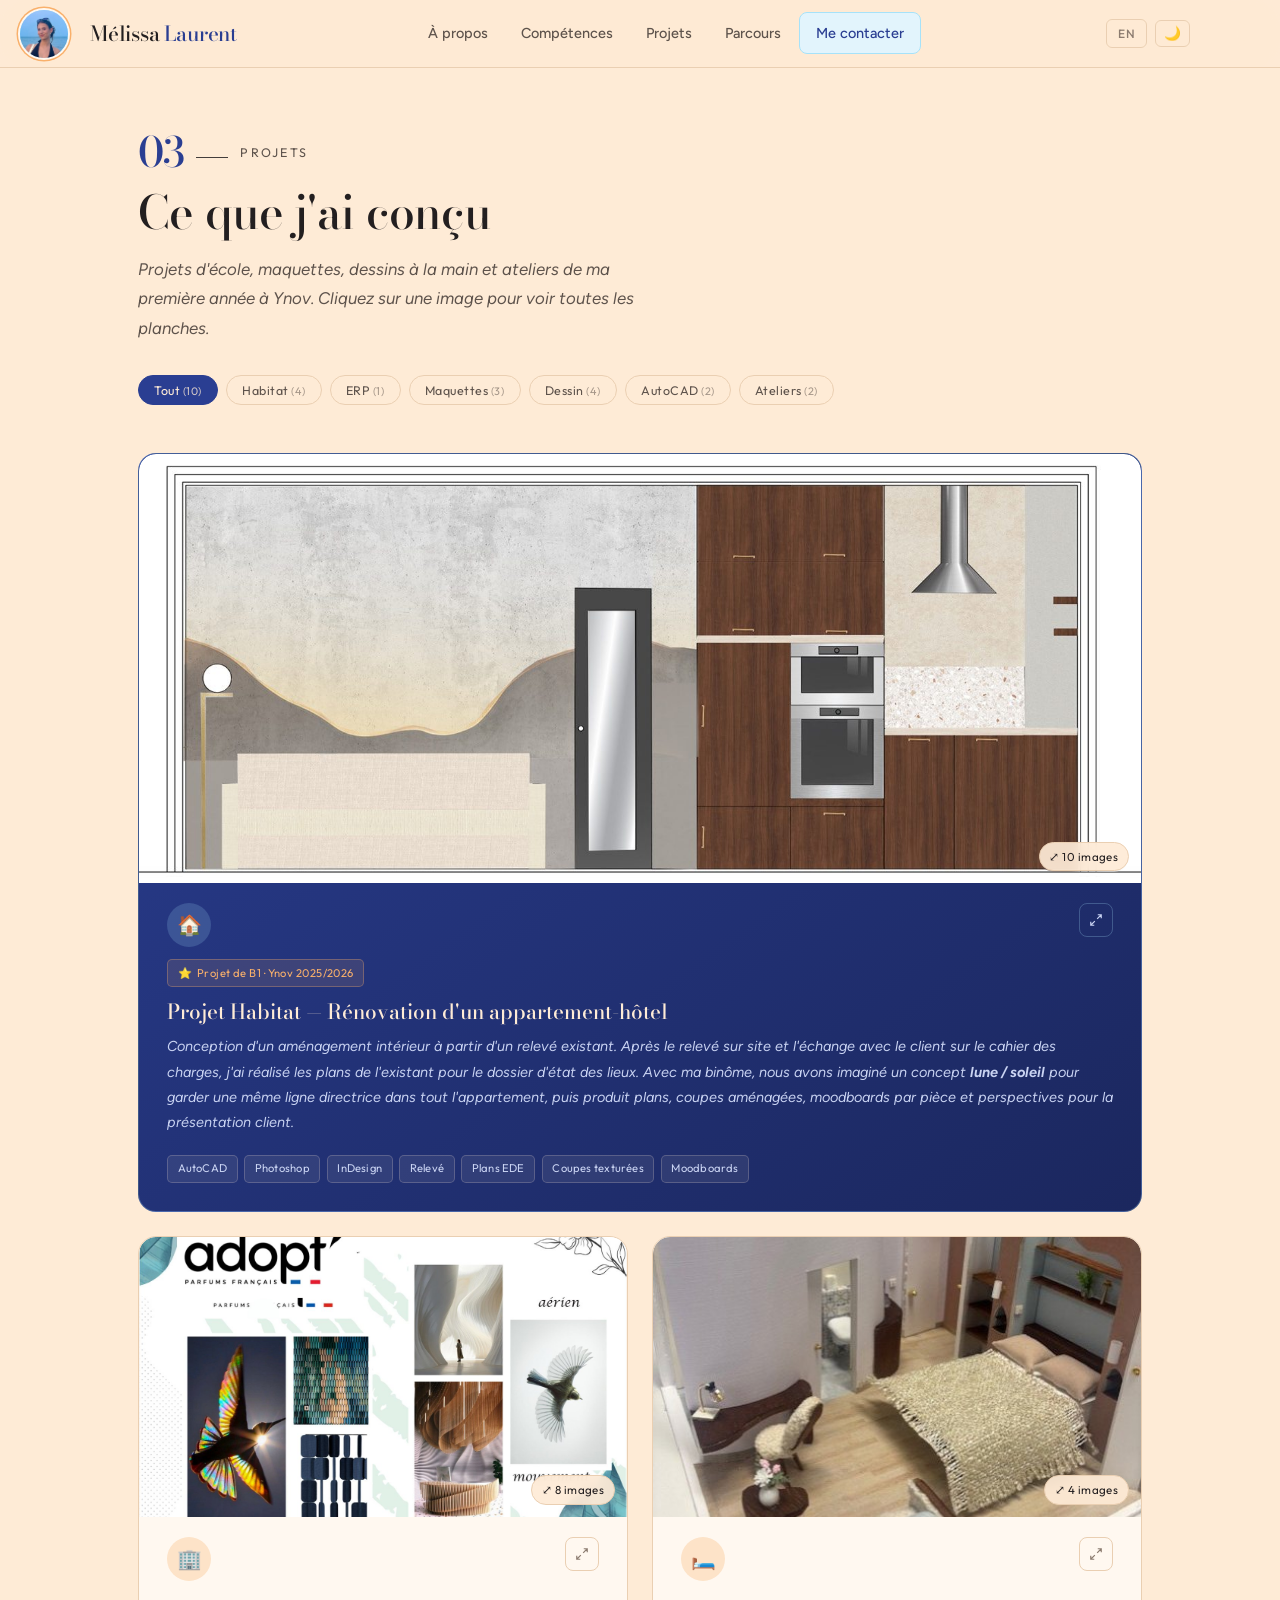
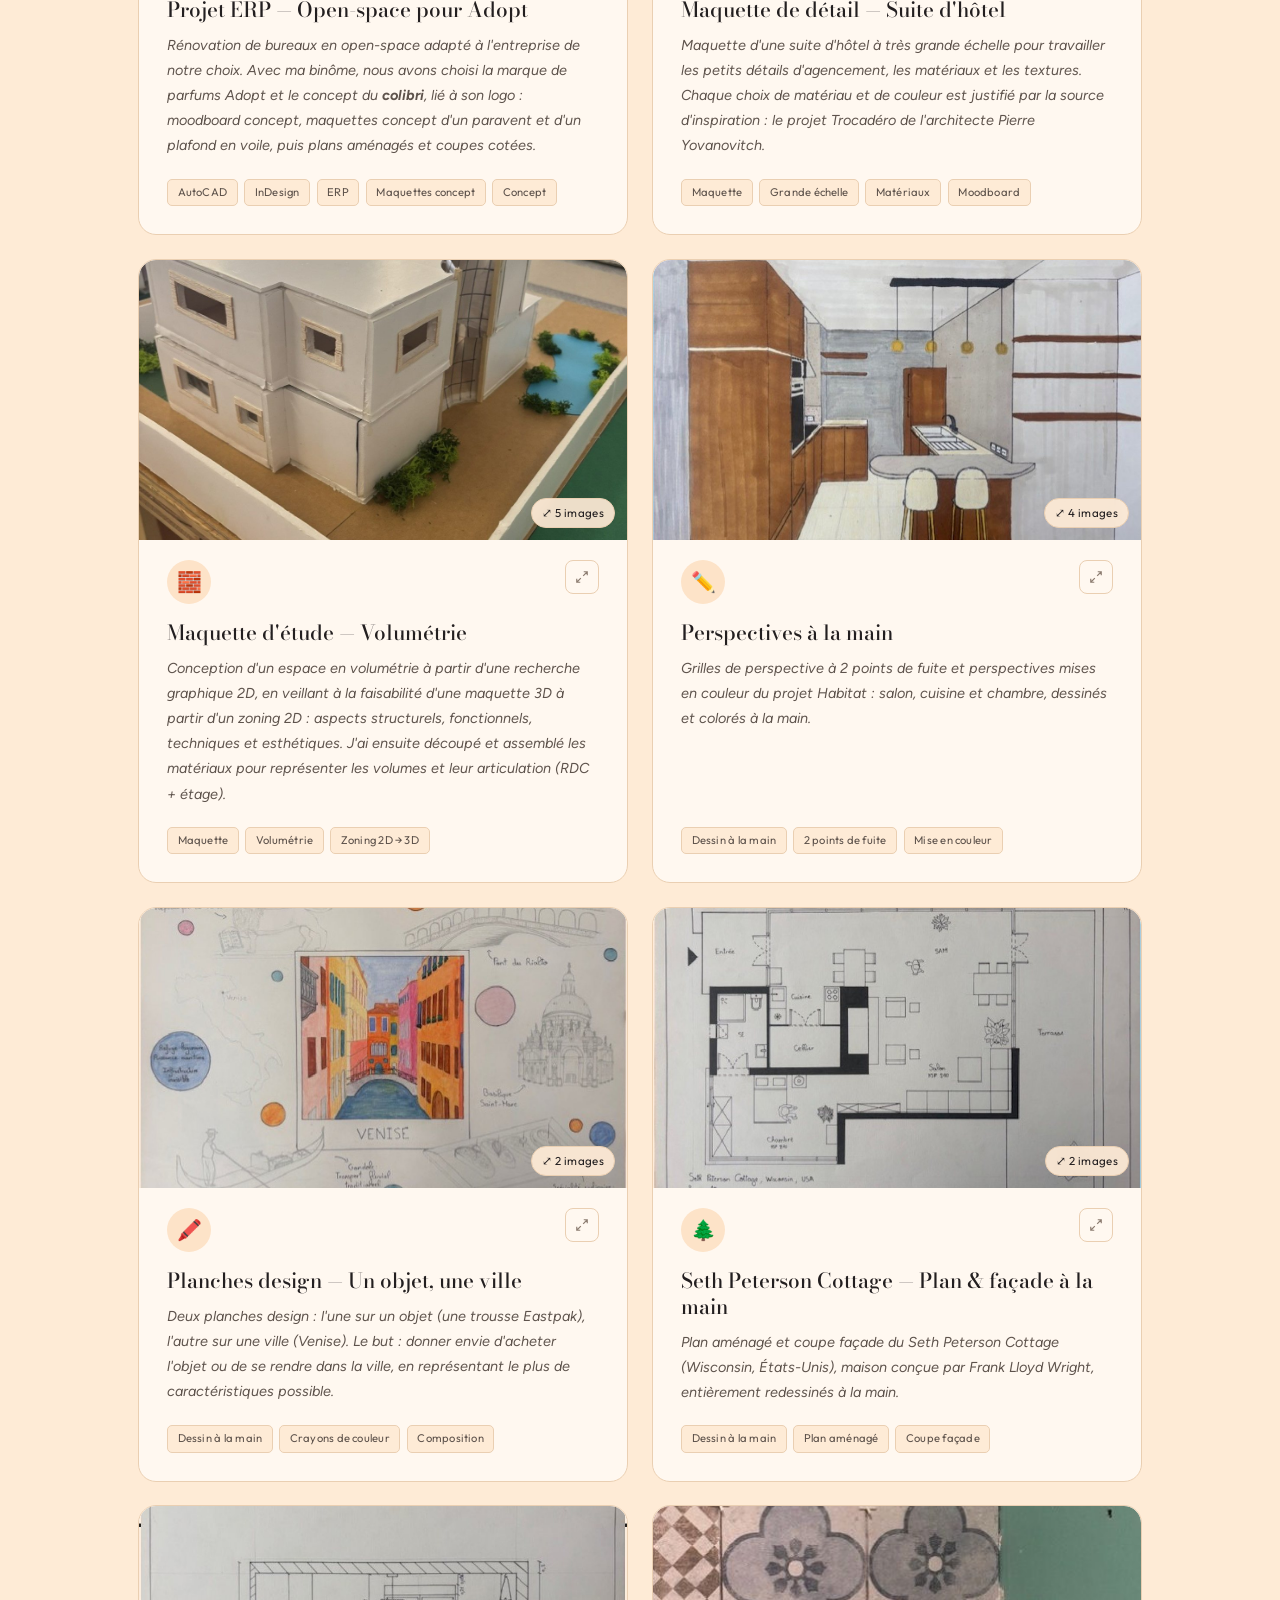
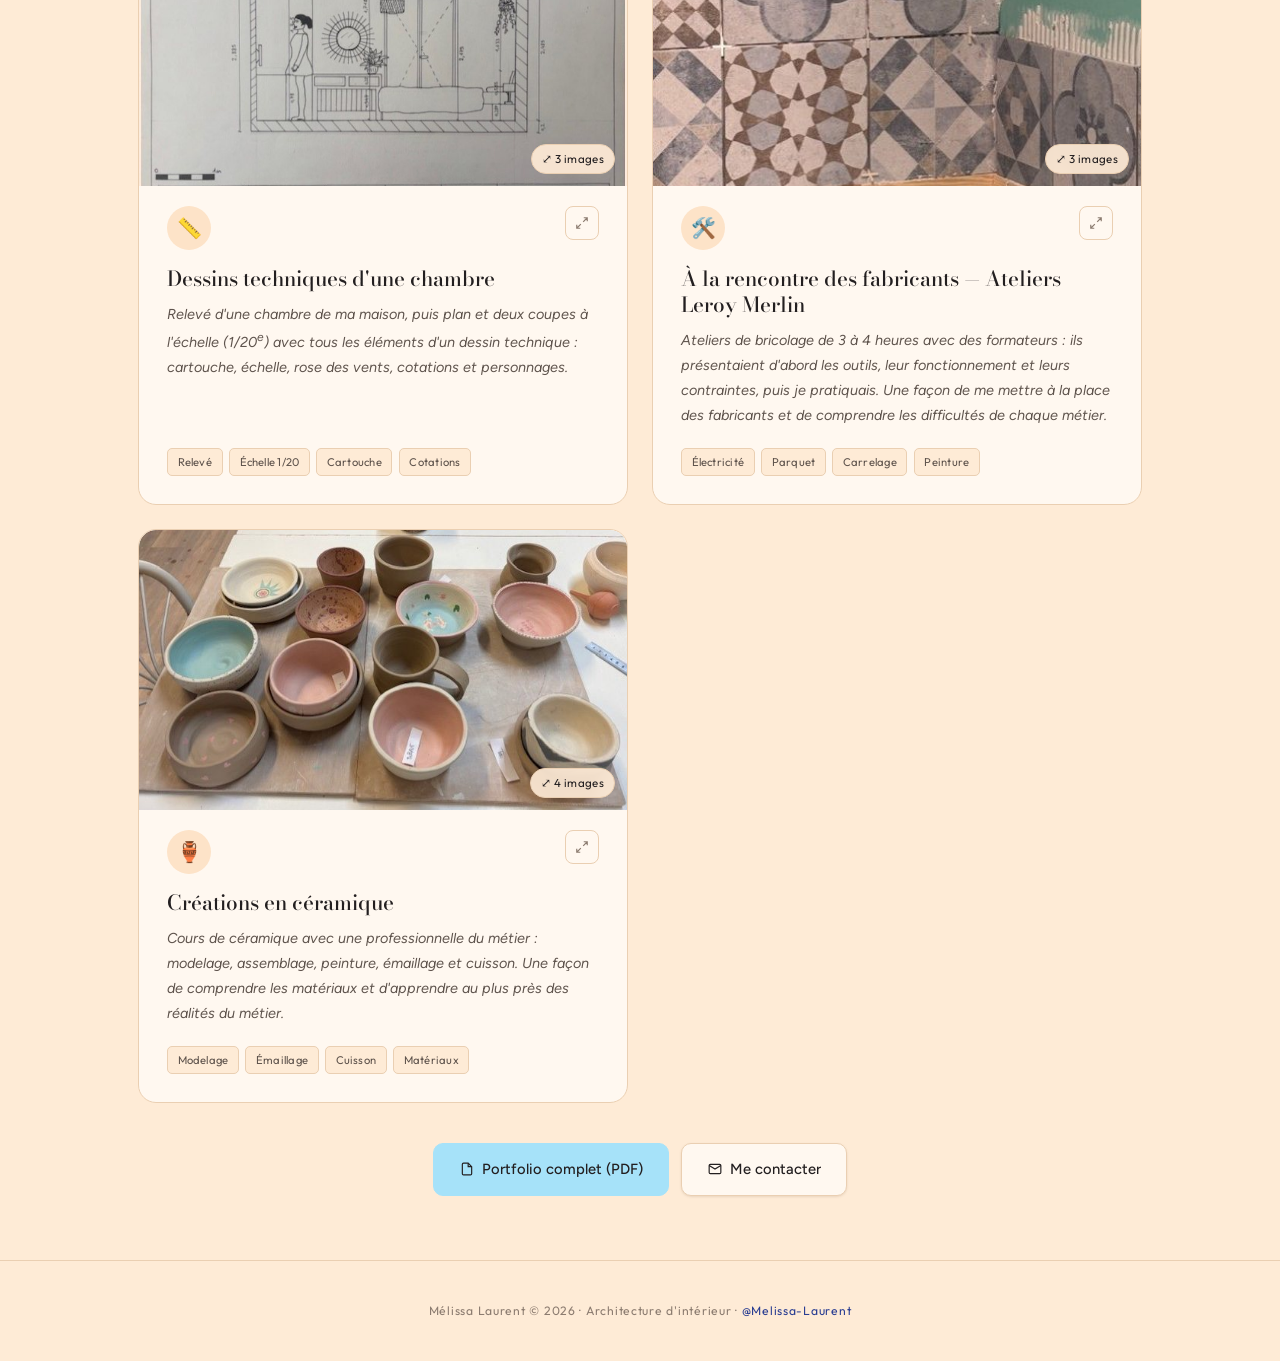
==== html/projects.html @ 715ecc8c "project creation" ====
<!DOCTYPE html>
<html lang="fr">
<head>
  <meta charset="UTF-8" />
  <meta name="viewport" content="width=device-width, initial-scale=1.0" />
  <title>Projets — Mélissa Laurent</title>
  <meta name="description" content="Tous les projets de Mélissa Laurent, étudiante en architecture d'intérieur : appartement-hôtel, open-space ERP, maquettes, dessins à la main et ateliers." />

  <link rel="icon" href="../assets/favicon.svg" type="image/svg+xml" />
  <link rel="preconnect" href="https://fonts.googleapis.com" />
  <link rel="preconnect" href="https://fonts.gstatic.com" crossorigin />
  <link rel="preload" as="style" href="https://fonts.googleapis.com/css2?family=Bodoni+Moda:ital,wght@0,400..700;1,400..700&family=Figtree:ital,wght@0,300..700;1,300..700&family=Outfit:wght@200..600&display=swap" />
  <link rel="stylesheet" media="print" onload="this.media='all';this.onload=null" href="https://fonts.googleapis.com/css2?family=Bodoni+Moda:ital,wght@0,400..700;1,400..700&family=Figtree:ital,wght@0,300..700;1,300..700&family=Outfit:wght@200..600&display=swap" />
  <noscript><link rel="stylesheet" href="https://fonts.googleapis.com/css2?family=Bodoni+Moda:ital,wght@0,400..700;1,400..700&family=Figtree:ital,wght@0,300..700;1,300..700&family=Outfit:wght@200..600&display=swap" /></noscript>

  <script src="../js/theme-init.js"></script>
  <link rel="stylesheet" href="../css/style.css" />
</head>

<body>

  <!-- Barre de progression de lecture — animée en CSS pur via animation-timeline: scroll() -->
  <div class="scroll-progress" aria-hidden="true"></div>

  <div id="nav-placeholder"></div>

  <!-- ===================================================
       IMAGES DE PROJET : elles sont rangées dans assets/projets/
       Chaque carte a :
         - une image de couverture (.project-img)
         - une liste cachée .project-gallery : toutes les planches
           affichées dans la visionneuse (js/lightbox.js) avec leur légende FR/EN
       Si l'image de couverture est absente, la zone image se masque automatiquement.
  =================================================== -->

  <section id="projects-page">
    <div class="container">
      <p class="section-eyebrow reveal"><span class="section-num">03</span><span data-en="Projects" data-fr="Projets">Projets</span></p>
      <h1 class="section-title reveal reveal-delay-1" data-en="Things I've designed" data-fr="Ce que j'ai conçu">Ce que j'ai conçu</h1>
      <p class="section-subtitle reveal reveal-delay-2"
         data-en="School projects, scale models, hand drawings and workshops from my first year at Ynov. Click an image to see every board."
         data-fr="Projets d'école, maquettes, dessins à la main et ateliers de ma première année à Ynov. Cliquez sur une image pour voir toutes les planches.">Projets d'école, maquettes, dessins à la main et ateliers de ma première année à Ynov. Cliquez sur une image pour voir toutes les planches.</p>

      <div class="project-filters reveal reveal-delay-3">
        <button class="pf-btn pf-active" data-filter="all"      data-en="All"     data-fr="Tout">Tout</button>
        <button class="pf-btn"           data-filter="habitat"  data-en="Housing" data-fr="Habitat">Habitat</button>
        <button class="pf-btn"           data-filter="erp">ERP</button>
        <button class="pf-btn"           data-filter="maquette" data-en="Models"  data-fr="Maquettes">Maquettes</button>
        <button class="pf-btn"           data-filter="dessin"   data-en="Drawing" data-fr="Dessin">Dessin</button>
        <button class="pf-btn"           data-filter="autocad">AutoCAD</button>
        <button class="pf-btn"           data-filter="ateliers" data-en="Workshops" data-fr="Ateliers">Ateliers</button>
      </div>

      <div class="projects-grid">

        <!-- FEATURED : projet Habitat — appartement-hôtel -->
        <div class="project-card featured reveal reveal-delay-1" data-tech="habitat autocad">
          <!-- data-gallery-open : un clic ouvre la visionneuse avec toutes les planches listées dans .project-gallery -->
          <div class="project-img-wrap" data-gallery-open>
            <img src="../assets/projets/appart-coupe-texturee-1.jpg" alt="Coupe texturée de l'appartement-hôtel" class="project-img" loading="lazy"
                 onerror="this.closest('.project-img-wrap').style.display='none'">
          </div>
          <div class="project-header">
            <div class="project-icon">🏠</div>
            <div class="project-links">
              <button type="button" class="project-link" data-gallery-open title="Voir les planches" aria-label="Voir les planches en grand">
                <svg width="14" height="14" viewBox="0 0 24 24" fill="none" stroke="currentColor" stroke-width="2"><path d="M15 3h6v6M9 21H3v-6M21 3l-7 7M3 21l7-7"/></svg>
              </button>
            </div>
          </div>
          <!-- Badge pêche indiquant l'année et le contexte -->
          <div class="project-highlight-badge">⭐ <span data-en="1st-year project · Ynov 2025/2026" data-fr="Projet de B1 · Ynov 2025/2026">Projet de B1 · Ynov 2025/2026</span></div>
          <div class="project-name" data-en="Housing project — Aparthotel renovation" data-fr="Projet Habitat — Rénovation d'un appartement-hôtel">Projet Habitat — Rénovation d'un appartement-hôtel</div>
          <div class="project-desc" data-en="Designing an interior layout from an existing survey. After surveying the site and discussing the brief with the client, I drew the as-built plans for the inventory file. With my project partner we then imagined a <strong>moon / sun</strong> concept to keep one guiding line across the whole apartment, and produced plans, furnished sections, room-by-room moodboards and perspectives for the client presentation."
               data-fr="Conception d'un aménagement intérieur à partir d'un relevé existant. Après le relevé sur site et l'échange avec le client sur le cahier des charges, j'ai réalisé les plans de l'existant pour le dossier d'état des lieux. Avec ma binôme, nous avons imaginé un concept <strong>lune / soleil</strong> pour garder une même ligne directrice dans tout l'appartement, puis produit plans, coupes aménagées, moodboards par pièce et perspectives pour la présentation client.">Conception d'un aménagement intérieur à partir d'un relevé existant. Après le relevé sur site et l'échange avec le client sur le cahier des charges, j'ai réalisé les plans de l'existant pour le dossier d'état des lieux. Avec ma binôme, nous avons imaginé un concept <strong>lune / soleil</strong> pour garder une même ligne directrice dans tout l'appartement, puis produit plans, coupes aménagées, moodboards par pièce et perspectives pour la présentation client.</div>
          <!-- Tags : logiciels et livrables -->
          <div class="project-tech">
            <span>AutoCAD</span><span>Photoshop</span><span>InDesign</span><span data-en="Site survey" data-fr="Relevé">Relevé</span><span data-en="As-built plans" data-fr="Plans EDE">Plans EDE</span><span data-en="Textured sections" data-fr="Coupes texturées">Coupes texturées</span><span>Moodboards</span>
          </div>
          <!-- Planches affichées dans la visionneuse (liste invisible, lue par js/lightbox.js) -->
          <ul class="project-gallery" hidden>
            <li><a href="../assets/projets/appart-coupe-texturee-1.jpg" data-en="Textured section (AutoCAD + Photoshop)" data-fr="Coupe texturée (AutoCAD + Photoshop)">Coupe texturée (AutoCAD + Photoshop)</a></li>
            <li><a href="../assets/projets/appart-coupe-texturee-2.jpg" data-en="Textured section (AutoCAD + Photoshop)" data-fr="Coupe texturée (AutoCAD + Photoshop)">Coupe texturée (AutoCAD + Photoshop)</a></li>
            <li><a href="../assets/projets/appart-plan-amenage.jpg" data-en="Furnished plan (AutoCAD)" data-fr="Plan aménagé (AutoCAD)">Plan aménagé (AutoCAD)</a></li>
            <li><a href="../assets/projets/appart-plan-ede.jpg" data-en="Dimensioned as-built plan (AutoCAD)" data-fr="Plan de l'existant coté (AutoCAD)">Plan de l'existant coté (AutoCAD)</a></li>
            <li><a href="../assets/projets/appart-coupe-cotee-1.jpg" data-en="Dimensioned furnished section (AutoCAD)" data-fr="Coupe aménagée cotée (AutoCAD)">Coupe aménagée cotée (AutoCAD)</a></li>
            <li><a href="../assets/projets/appart-coupe-cotee-2.jpg" data-en="Dimensioned furnished section (AutoCAD)" data-fr="Coupe aménagée cotée (AutoCAD)">Coupe aménagée cotée (AutoCAD)</a></li>
            <li><a href="../assets/projets/appart-moodboard-chambre.jpg" data-en="Bedroom moodboard — pared-back, soothing (InDesign)" data-fr="Moodboard chambre — épuré, apaisant (InDesign)">Moodboard chambre — épuré, apaisant (InDesign)</a></li>
            <li><a href="../assets/projets/appart-moodboard-salon.jpg" data-en="Living-room moodboard — wood, concrete, balance (InDesign)" data-fr="Moodboard salon — bois, béton, équilibre (InDesign)">Moodboard salon — bois, béton, équilibre (InDesign)</a></li>
            <li><a href="../assets/projets/perspective-habitat-chambre.jpg" data-en="Bedroom perspective, hand-drawn" data-fr="Perspective de la chambre, à la main">Perspective de la chambre, à la main</a></li>
            <li><a href="../assets/projets/perspective-habitat-cuisine.jpg" data-en="Kitchen perspective, hand-drawn" data-fr="Perspective de la cuisine, à la main">Perspective de la cuisine, à la main</a></li>
          </ul>
        </div>

        <!-- ERP : open-space Adopt -->
        <div class="project-card reveal reveal-delay-2" data-tech="erp autocad maquette">
          <div class="project-img-wrap" data-gallery-open>
            <img src="../assets/projets/erp-moodboard-concept.jpg" alt="Moodboard concept du projet open-space Adopt" class="project-img" loading="lazy"
                 onerror="this.closest('.project-img-wrap').style.display='none'">
          </div>
          <div class="project-header">
            <div class="project-icon">🏢</div>
            <div class="project-links">
              <button type="button" class="project-link" data-gallery-open title="Voir les planches" aria-label="Voir les planches en grand">
                <svg width="14" height="14" viewBox="0 0 24 24" fill="none" stroke="currentColor" stroke-width="2"><path d="M15 3h6v6M9 21H3v-6M21 3l-7 7M3 21l7-7"/></svg>
              </button>
            </div>
          </div>
          <div class="project-name" data-en="ERP project — Open-plan office for Adopt" data-fr="Projet ERP — Open-space pour Adopt">Projet ERP — Open-space pour Adopt</div>
          <div class="project-desc" data-en="Renovating offices into an open-plan space suited to a company of our choice. With my project partner we chose the perfume brand Adopt and a <strong>hummingbird</strong> concept, tied to its logo: concept moodboard, concept models of a screen and a draped ceiling, then furnished plans and dimensioned sections."
               data-fr="Rénovation de bureaux en open-space adapté à l'entreprise de notre choix. Avec ma binôme, nous avons choisi la marque de parfums Adopt et le concept du <strong>colibri</strong>, lié à son logo : moodboard concept, maquettes concept d'un paravent et d'un plafond en voile, puis plans aménagés et coupes cotées.">Rénovation de bureaux en open-space adapté à l'entreprise de notre choix. Avec ma binôme, nous avons choisi la marque de parfums Adopt et le concept du <strong>colibri</strong>, lié à son logo : moodboard concept, maquettes concept d'un paravent et d'un plafond en voile, puis plans aménagés et coupes cotées.</div>
          <div class="project-tech"><span>AutoCAD</span><span>InDesign</span><span>ERP</span><span data-en="Concept models" data-fr="Maquettes concept">Maquettes concept</span><span data-en="Concept" data-fr="Concept">Concept</span></div>
          <ul class="project-gallery" hidden>
            <li><a href="../assets/projets/erp-moodboard-concept.jpg" data-en="Concept moodboard — feathers, airy, movement" data-fr="Moodboard concept — plumes, aérien, mouvement">Moodboard concept — plumes, aérien, mouvement</a></li>
            <li><a href="../assets/projets/erp-plan-amenage.jpg" data-en="Full furnished plan" data-fr="Plan aménagé complet">Plan aménagé complet</a></li>
            <li><a href="../assets/projets/erp-coupe-cotee-1.jpg" data-en="Dimensioned furnished section" data-fr="Coupe aménagée cotée">Coupe aménagée cotée</a></li>
            <li><a href="../assets/projets/erp-coupe-cotee-2.jpg" data-en="Dimensioned furnished section" data-fr="Coupe aménagée cotée">Coupe aménagée cotée</a></li>
            <li><a href="../assets/projets/erp-maquette-paravent-1.jpg" data-en="Concept model of the screen" data-fr="Maquette concept du paravent">Maquette concept du paravent</a></li>
            <li><a href="../assets/projets/erp-maquette-paravent-2.jpg" data-en="Concept model of the screen (side view)" data-fr="Maquette concept du paravent (vue de côté)">Maquette concept du paravent (vue de côté)</a></li>
            <li><a href="../assets/projets/erp-maquette-plafond-1.jpg" data-en="Concept model of the draped ceiling" data-fr="Maquette concept du plafond en voile">Maquette concept du plafond en voile</a></li>
            <li><a href="../assets/projets/erp-maquette-plafond-2.jpg" data-en="Concept model of the draped ceiling (detail)" data-fr="Maquette concept du plafond en voile (détail)">Maquette concept du plafond en voile (détail)</a></li>
          </ul>
        </div>

        <!-- Maquette de détail : suite d'hôtel -->
        <div class="project-card reveal reveal-delay-2" data-tech="maquette">
          <div class="project-img-wrap" data-gallery-open>
            <img src="../assets/projets/detail-chambre.jpg" alt="Maquette de détail d'une suite d'hôtel" class="project-img" loading="lazy"
                 onerror="this.closest('.project-img-wrap').style.display='none'">
          </div>
          <div class="project-header">
            <div class="project-icon">🛏️</div>
            <div class="project-links">
              <button type="button" class="project-link" data-gallery-open title="Voir les planches" aria-label="Voir les planches en grand">
                <svg width="14" height="14" viewBox="0 0 24 24" fill="none" stroke="currentColor" stroke-width="2"><path d="M15 3h6v6M9 21H3v-6M21 3l-7 7M3 21l7-7"/></svg>
              </button>
            </div>
          </div>
          <div class="project-name" data-en="Detail model — Hotel suite" data-fr="Maquette de détail — Suite d'hôtel">Maquette de détail — Suite d'hôtel</div>
          <div class="project-desc" data-en="A very large-scale model of a hotel suite to work on the small fit-out details, materials and textures. Every material and colour choice is justified by the source of inspiration: architect Pierre Yovanovitch's Trocadéro project."
               data-fr="Maquette d'une suite d'hôtel à très grande échelle pour travailler les petits détails d'agencement, les matériaux et les textures. Chaque choix de matériau et de couleur est justifié par la source d'inspiration : le projet Trocadéro de l'architecte Pierre Yovanovitch.">Maquette d'une suite d'hôtel à très grande échelle pour travailler les petits détails d'agencement, les matériaux et les textures. Chaque choix de matériau et de couleur est justifié par la source d'inspiration : le projet Trocadéro de l'architecte Pierre Yovanovitch.</div>
          <div class="project-tech"><span data-en="Model" data-fr="Maquette">Maquette</span><span data-en="Large scale" data-fr="Grande échelle">Grande échelle</span><span data-en="Materials" data-fr="Matériaux">Matériaux</span><span>Moodboard</span></div>
          <ul class="project-gallery" hidden>
            <li><a href="../assets/projets/detail-vue-ensemble.jpg" data-en="Overall view" data-fr="Vue d'ensemble">Vue d'ensemble</a></li>
            <li><a href="../assets/projets/detail-chambre.jpg" data-en="Hotel bedroom" data-fr="Chambre d'hôtel">Chambre d'hôtel</a></li>
            <li><a href="../assets/projets/detail-salle-de-bain.jpg" data-en="Bathroom" data-fr="Salle de bain">Salle de bain</a></li>
            <li><a href="../assets/projets/detail-moodboard.jpg" data-en="Inspiration moodboard — Pierre Yovanovitch, Trocadéro project" data-fr="Moodboard d'inspiration — Pierre Yovanovitch, projet Trocadéro">Moodboard d'inspiration — Pierre Yovanovitch, projet Trocadéro</a></li>
          </ul>
        </div>

        <!-- Maquette d'étude : volumétrie -->
        <div class="project-card reveal reveal-delay-3" data-tech="maquette">
          <div class="project-img-wrap" data-gallery-open>
            <img src="../assets/projets/etude-facade-droite.jpg" alt="Maquette d'étude en volumétrie" class="project-img" loading="lazy"
                 onerror="this.closest('.project-img-wrap').style.display='none'">
          </div>
          <div class="project-header">
            <div class="project-icon">🧱</div>
            <div class="project-links">
              <button type="button" class="project-link" data-gallery-open title="Voir les planches" aria-label="Voir les planches en grand">
                <svg width="14" height="14" viewBox="0 0 24 24" fill="none" stroke="currentColor" stroke-width="2"><path d="M15 3h6v6M9 21H3v-6M21 3l-7 7M3 21l7-7"/></svg>
              </button>
            </div>
          </div>
          <div class="project-name" data-en="Study model — Volumetry" data-fr="Maquette d'étude — Volumétrie">Maquette d'étude — Volumétrie</div>
          <div class="project-desc" data-en="Designing a space in volume from a 2D graphic exploration, checking that a 3D model built from a 2D zoning is feasible: structural, functional, technical and aesthetic aspects. I then cut and assembled the materials to show the different volumes and how they connect (ground floor + upper floor)."
               data-fr="Conception d'un espace en volumétrie à partir d'une recherche graphique 2D, en veillant à la faisabilité d'une maquette 3D à partir d'un zoning 2D : aspects structurels, fonctionnels, techniques et esthétiques. J'ai ensuite découpé et assemblé les matériaux pour représenter les volumes et leur articulation (RDC + étage).">Conception d'un espace en volumétrie à partir d'une recherche graphique 2D, en veillant à la faisabilité d'une maquette 3D à partir d'un zoning 2D : aspects structurels, fonctionnels, techniques et esthétiques. J'ai ensuite découpé et assemblé les matériaux pour représenter les volumes et leur articulation (RDC + étage).</div>
          <div class="project-tech"><span data-en="Model" data-fr="Maquette">Maquette</span><span data-en="Volumetry" data-fr="Volumétrie">Volumétrie</span><span data-en="2D zoning → 3D" data-fr="Zoning 2D → 3D">Zoning 2D → 3D</span></div>
          <ul class="project-gallery" hidden>
            <li><a href="../assets/projets/etude-facade-droite.jpg" data-en="Exterior view" data-fr="Vue extérieure">Vue extérieure</a></li>
            <li><a href="../assets/projets/etude-facade-gauche.jpg" data-en="Exterior view" data-fr="Vue extérieure">Vue extérieure</a></li>
            <li><a href="../assets/projets/etude-facade-principale.jpg" data-en="Main façade (entrance)" data-fr="Façade principale (entrée)">Façade principale (entrée)</a></li>
            <li><a href="../assets/projets/etude-interieur-1.jpg" data-en="Interior (ground floor + upper floor)" data-fr="Intérieur (RDC + étage)">Intérieur (RDC + étage)</a></li>
            <li><a href="../assets/projets/etude-interieur-2.jpg" data-en="Interior (ground floor + upper floor)" data-fr="Intérieur (RDC + étage)">Intérieur (RDC + étage)</a></li>
          </ul>
        </div>

        <!-- Perspectives à la main -->
        <div class="project-card reveal reveal-delay-4" data-tech="dessin habitat">
          <div class="project-img-wrap" data-gallery-open>
            <img src="../assets/projets/perspective-habitat-cuisine.jpg" alt="Perspective de cuisine dessinée à la main" class="project-img" loading="lazy"
                 onerror="this.closest('.project-img-wrap').style.display='none'">
          </div>
          <div class="project-header">
            <div class="project-icon">✏️</div>
            <div class="project-links">
              <button type="button" class="project-link" data-gallery-open title="Voir les planches" aria-label="Voir les planches en grand">
                <svg width="14" height="14" viewBox="0 0 24 24" fill="none" stroke="currentColor" stroke-width="2"><path d="M15 3h6v6M9 21H3v-6M21 3l-7 7M3 21l7-7"/></svg>
              </button>
            </div>
          </div>
          <div class="project-name" data-en="Hand-drawn perspectives" data-fr="Perspectives à la main">Perspectives à la main</div>
          <div class="project-desc" data-en="Two-point perspective grids and coloured perspectives of the Housing project: living room, kitchen and bedroom, drawn and coloured by hand."
               data-fr="Grilles de perspective à 2 points de fuite et perspectives mises en couleur du projet Habitat : salon, cuisine et chambre, dessinés et colorés à la main.">Grilles de perspective à 2 points de fuite et perspectives mises en couleur du projet Habitat : salon, cuisine et chambre, dessinés et colorés à la main.</div>
          <div class="project-tech"><span data-en="Hand drawing" data-fr="Dessin à la main">Dessin à la main</span><span data-en="2 vanishing points" data-fr="2 points de fuite">2 points de fuite</span><span data-en="Colouring" data-fr="Mise en couleur">Mise en couleur</span></div>
          <ul class="project-gallery" hidden>
            <li><a href="../assets/projets/perspective-habitat-cuisine.jpg" data-en="Housing project — kitchen" data-fr="Projet Habitat — cuisine">Projet Habitat — cuisine</a></li>
            <li><a href="../assets/projets/perspective-habitat-chambre.jpg" data-en="Housing project — bedroom" data-fr="Projet Habitat — chambre">Projet Habitat — chambre</a></li>
            <li><a href="../assets/projets/perspective-grille-salon.jpg" data-en="Two-point perspective grid — living room" data-fr="Grille de perspective à 2 points de fuite — salon">Grille de perspective à 2 points de fuite — salon</a></li>
            <li><a href="../assets/projets/perspective-grille-cuisine.jpg" data-en="Two-point perspective grid — kitchen" data-fr="Grille de perspective à 2 points de fuite — cuisine">Grille de perspective à 2 points de fuite — cuisine</a></li>
          </ul>
        </div>

        <!-- ═══ PLANCHES DESIGN — Eastpak & Venise ═══ -->
        <div class="project-card reveal reveal-delay-2" data-tech="dessin">
          <div class="project-img-wrap" data-gallery-open>
            <img src="../assets/projets/planche-venise.jpg" alt="Planche design sur Venise" class="project-img" loading="lazy"
                 onerror="this.closest('.project-img-wrap').style.display='none'">
          </div>
          <div class="project-header">
            <div class="project-icon">🖍️</div>
            <div class="project-links">
              <button type="button" class="project-link" data-gallery-open title="Voir les planches" aria-label="Voir les planches en grand">
                <svg width="14" height="14" viewBox="0 0 24 24" fill="none" stroke="currentColor" stroke-width="2"><path d="M15 3h6v6M9 21H3v-6M21 3l-7 7M3 21l7-7"/></svg>
              </button>
            </div>
          </div>
          <div class="project-name" data-en="Design boards — An object and a city" data-fr="Planches design — Un objet, une ville">Planches design — Un objet, une ville</div>
          <div class="project-desc" data-en="Two design boards: one on an object (an Eastpak pencil case), one on a city (Venice). The goal was to make people want to buy the object or visit the city, by showing as many of its characteristics as possible."
               data-fr="Deux planches design : l'une sur un objet (une trousse Eastpak), l'autre sur une ville (Venise). Le but : donner envie d'acheter l'objet ou de se rendre dans la ville, en représentant le plus de caractéristiques possible.">Deux planches design : l'une sur un objet (une trousse Eastpak), l'autre sur une ville (Venise). Le but : donner envie d'acheter l'objet ou de se rendre dans la ville, en représentant le plus de caractéristiques possible.</div>
          <div class="project-tech"><span data-en="Hand drawing" data-fr="Dessin à la main">Dessin à la main</span><span data-en="Colour pencils" data-fr="Crayons de couleur">Crayons de couleur</span><span data-en="Layout" data-fr="Composition">Composition</span></div>
          <ul class="project-gallery" hidden>
            <li><a href="../assets/projets/planche-venise.jpg" data-en="City board — Venice" data-fr="Planche ville — Venise">Planche ville — Venise</a></li>
            <li><a href="../assets/projets/planche-eastpak.jpg" data-en="Object board — “Organisation &amp; simplicity, every day”" data-fr="Planche objet — « Organisation &amp; simplicité au quotidien »">Planche objet — « Organisation &amp; simplicité au quotidien »</a></li>
          </ul>
        </div>

        <!-- ═══ SETH PETERSON COTTAGE — plan + coupe façade à la main ═══ -->
        <div class="project-card reveal reveal-delay-3" data-tech="dessin habitat">
          <div class="project-img-wrap" data-gallery-open>
            <img src="../assets/projets/seth-peterson-plan.jpg" alt="Plan aménagé du Seth Peterson Cottage dessiné à la main" class="project-img" loading="lazy"
                 onerror="this.closest('.project-img-wrap').style.display='none'">
          </div>
          <div class="project-header">
            <div class="project-icon">🌲</div>
            <div class="project-links">
              <button type="button" class="project-link" data-gallery-open title="Voir les planches" aria-label="Voir les planches en grand">
                <svg width="14" height="14" viewBox="0 0 24 24" fill="none" stroke="currentColor" stroke-width="2"><path d="M15 3h6v6M9 21H3v-6M21 3l-7 7M3 21l7-7"/></svg>
              </button>
            </div>
          </div>
          <div class="project-name" data-en="Seth Peterson Cottage — Plan &amp; façade by hand" data-fr="Seth Peterson Cottage — Plan &amp; façade à la main">Seth Peterson Cottage — Plan &amp; façade à la main</div>
          <div class="project-desc" data-en="A furnished plan and a façade section of the Seth Peterson Cottage (Wisconsin, USA), a house designed by Frank Lloyd Wright, redrawn entirely by hand."
               data-fr="Plan aménagé et coupe façade du Seth Peterson Cottage (Wisconsin, États-Unis), maison conçue par Frank Lloyd Wright, entièrement redessinés à la main.">Plan aménagé et coupe façade du Seth Peterson Cottage (Wisconsin, États-Unis), maison conçue par Frank Lloyd Wright, entièrement redessinés à la main.</div>
          <div class="project-tech"><span data-en="Hand drawing" data-fr="Dessin à la main">Dessin à la main</span><span data-en="Furnished plan" data-fr="Plan aménagé">Plan aménagé</span><span data-en="Façade section" data-fr="Coupe façade">Coupe façade</span></div>
          <ul class="project-gallery" hidden>
            <li><a href="../assets/projets/seth-peterson-plan.jpg" data-en="Furnished plan, hand-drawn" data-fr="Plan aménagé à la main">Plan aménagé à la main</a></li>
            <li><a href="../assets/projets/seth-peterson-coupe-facade.jpg" data-en="Façade section, hand-drawn" data-fr="Coupe façade à la main">Coupe façade à la main</a></li>
          </ul>
        </div>

        <!-- ═══ PLAN + COUPES D'UNE CHAMBRE — relevé à la main ═══ -->
        <div class="project-card reveal reveal-delay-3" data-tech="dessin habitat">
          <div class="project-img-wrap" data-gallery-open>
            <img src="../assets/projets/chambre-coupe-a.jpg" alt="Coupe A d'une chambre dessinée à la main" class="project-img" loading="lazy"
                 onerror="this.closest('.project-img-wrap').style.display='none'">
          </div>
          <div class="project-header">
            <div class="project-icon">📏</div>
            <div class="project-links">
              <button type="button" class="project-link" data-gallery-open title="Voir les planches" aria-label="Voir les planches en grand">
                <svg width="14" height="14" viewBox="0 0 24 24" fill="none" stroke="currentColor" stroke-width="2"><path d="M15 3h6v6M9 21H3v-6M21 3l-7 7M3 21l7-7"/></svg>
              </button>
            </div>
          </div>
          <div class="project-name" data-en="Technical drawings of a bedroom" data-fr="Dessins techniques d'une chambre">Dessins techniques d'une chambre</div>
          <div class="project-desc" data-en="Surveying a bedroom at home, then drawing a plan and two sections to scale (1:20), with every element of a technical drawing: title block, scale bar, compass rose, dimensions and human figures."
               data-fr="Relevé d'une chambre de ma maison, puis plan et deux coupes à l'échelle (1/20<sup>e</sup>) avec tous les éléments d'un dessin technique : cartouche, échelle, rose des vents, cotations et personnages.">Relevé d'une chambre de ma maison, puis plan et deux coupes à l'échelle (1/20<sup>e</sup>) avec tous les éléments d'un dessin technique : cartouche, échelle, rose des vents, cotations et personnages.</div>
          <div class="project-tech"><span data-en="Survey" data-fr="Relevé">Relevé</span><span data-en="Scale 1:20" data-fr="Échelle 1/20">Échelle 1/20</span><span data-en="Title block" data-fr="Cartouche">Cartouche</span><span data-en="Dimensions" data-fr="Cotations">Cotations</span></div>
          <ul class="project-gallery" hidden>
            <li><a href="../assets/projets/chambre-plan-main.jpg" data-en="Furnished plan, 1:20" data-fr="Plan aménagé au 1/20e">Plan aménagé au 1/20e</a></li>
            <li><a href="../assets/projets/chambre-coupe-a.jpg" data-en="Section A, 1:20" data-fr="Coupe A au 1/20e">Coupe A au 1/20e</a></li>
            <li><a href="../assets/projets/chambre-coupe-b.jpg" data-en="Section B, 1:20" data-fr="Coupe B au 1/20e">Coupe B au 1/20e</a></li>
          </ul>
        </div>

        <!-- ═══ ATELIERS LEROY MERLIN ═══ -->
        <!-- La photo « Parquet » du PDF n'est pas reprise : d'autres élèves y sont reconnaissables -->
        <div class="project-card reveal reveal-delay-4" data-tech="ateliers">
          <div class="project-img-wrap" data-gallery-open>
            <img src="../assets/projets/atelier-carrelage.jpg" alt="Atelier carrelage chez Leroy Merlin" class="project-img" loading="lazy"
                 onerror="this.closest('.project-img-wrap').style.display='none'">
          </div>
          <div class="project-header">
            <div class="project-icon">🛠️</div>
            <div class="project-links">
              <button type="button" class="project-link" data-gallery-open title="Voir les photos" aria-label="Voir les photos en grand">
                <svg width="14" height="14" viewBox="0 0 24 24" fill="none" stroke="currentColor" stroke-width="2"><path d="M15 3h6v6M9 21H3v-6M21 3l-7 7M3 21l7-7"/></svg>
              </button>
            </div>
          </div>
          <div class="project-name" data-en="Meeting the trades — Leroy Merlin workshops" data-fr="À la rencontre des fabricants — Ateliers Leroy Merlin">À la rencontre des fabricants — Ateliers Leroy Merlin</div>
          <div class="project-desc" data-en="3-to-4-hour DIY workshops with trainers: they first showed the tools and explained how they work and their constraints, then I practised. A way to put myself in the craftspeople's shoes and understand the difficulties of each trade."
               data-fr="Ateliers de bricolage de 3 à 4 heures avec des formateurs : ils présentaient d'abord les outils, leur fonctionnement et leurs contraintes, puis je pratiquais. Une façon de me mettre à la place des fabricants et de comprendre les difficultés de chaque métier.">Ateliers de bricolage de 3 à 4 heures avec des formateurs : ils présentaient d'abord les outils, leur fonctionnement et leurs contraintes, puis je pratiquais. Une façon de me mettre à la place des fabricants et de comprendre les difficultés de chaque métier.</div>
          <div class="project-tech"><span data-en="Electricity" data-fr="Électricité">Électricité</span><span data-en="Flooring" data-fr="Parquet">Parquet</span><span data-en="Tiling" data-fr="Carrelage">Carrelage</span><span data-en="Painting" data-fr="Peinture">Peinture</span></div>
          <ul class="project-gallery" hidden>
            <li><a href="../assets/projets/atelier-carrelage.jpg" data-en="Tiling" data-fr="Carrelage">Carrelage</a></li>
            <li><a href="../assets/projets/atelier-electricite.jpg" data-en="Electricity" data-fr="Électricité">Électricité</a></li>
            <li><a href="../assets/projets/atelier-peinture.jpg" data-en="Painting" data-fr="Peinture">Peinture</a></li>
          </ul>
        </div>

        <!-- ═══ CRÉATIONS EN CÉRAMIQUE ═══ -->
        <div class="project-card reveal reveal-delay-4" data-tech="ateliers">
          <div class="project-img-wrap" data-gallery-open>
            <img src="../assets/projets/ceramique-avant-cuisson.jpg" alt="Bols en céramique avant cuisson" class="project-img" loading="lazy"
                 onerror="this.closest('.project-img-wrap').style.display='none'">
          </div>
          <div class="project-header">
            <div class="project-icon">🏺</div>
            <div class="project-links">
              <button type="button" class="project-link" data-gallery-open title="Voir les photos" aria-label="Voir les photos en grand">
                <svg width="14" height="14" viewBox="0 0 24 24" fill="none" stroke="currentColor" stroke-width="2"><path d="M15 3h6v6M9 21H3v-6M21 3l-7 7M3 21l7-7"/></svg>
              </button>
            </div>
          </div>
          <div class="project-name" data-en="Ceramic creations" data-fr="Créations en céramique">Créations en céramique</div>
          <div class="project-desc" data-en="Ceramics classes with a professional: modelling, assembling, painting, glazing and firing. A way to understand materials and learn as close as possible to the realities of the craft."
               data-fr="Cours de céramique avec une professionnelle du métier : modelage, assemblage, peinture, émaillage et cuisson. Une façon de comprendre les matériaux et d'apprendre au plus près des réalités du métier.">Cours de céramique avec une professionnelle du métier : modelage, assemblage, peinture, émaillage et cuisson. Une façon de comprendre les matériaux et d'apprendre au plus près des réalités du métier.</div>
          <div class="project-tech"><span data-en="Modelling" data-fr="Modelage">Modelage</span><span data-en="Glazing" data-fr="Émaillage">Émaillage</span><span data-en="Firing" data-fr="Cuisson">Cuisson</span><span data-en="Materials" data-fr="Matériaux">Matériaux</span></div>
          <ul class="project-gallery" hidden>
            <li><a href="../assets/projets/ceramique-avant-cuisson.jpg" data-en="Before firing" data-fr="Avant cuisson">Avant cuisson</a></li>
            <li><a href="../assets/projets/ceramique-modelage.jpg" data-en="Modelling" data-fr="Modelage">Modelage</a></li>
            <li><a href="../assets/projets/ceramique-assemblage.jpg" data-en="Assembling" data-fr="Assemblage">Assemblage</a></li>
            <li><a href="../assets/projets/ceramique-peinture.jpg" data-en="Painting" data-fr="Peinture">Peinture</a></li>
          </ul>
        </div>

      </div>

      <!-- Portfolio complet en PDF (version web : sans téléphone ni adresse) -->
      <div class="projects-see-all reveal">
        <a href="../assets/Portfolio_Melissa_Laurent.pdf" target="_blank" rel="noopener" class="btn btn-tertiary">
          <svg width="14" height="14" viewBox="0 0 24 24" fill="none" stroke="currentColor" stroke-width="2"><path d="M14 2H6a2 2 0 00-2 2v16a2 2 0 002 2h12a2 2 0 002-2V8z"/><polyline points="14 2 14 8 20 8"/></svg>
          <span data-en="Full portfolio (PDF)" data-fr="Portfolio complet (PDF)">Portfolio complet (PDF)</span>
        </a>
        <a href="../index.html#contact" class="btn btn-secondary">
          <svg width="14" height="14" viewBox="0 0 24 24" fill="none" stroke="currentColor" stroke-width="2"><path d="M4 4h16c1.1 0 2 .9 2 2v12c0 1.1-.9 2-2 2H4c-1.1 0-2-.9-2-2V6c0-1.1.9-2 2-2z"/><polyline points="22,6 12,12 2,6"/></svg>
          <span data-en="Get in touch" data-fr="Me contacter">Me contacter</span>
        </a>
      </div>
    </div>
  </section>

  <div id="footer-placeholder"></div>

  <script src="../js/cursor-spotlight.js" defer></script>
  <script src="../js/lang.js" defer></script>
  <script src="../js/scroll-reveal.js" defer></script>
  <script src="../js/nav.js" defer></script>
  <script src="../js/theme.js" defer></script>
  <script src="../js/includes.js" defer></script>
  <script src="../js/project-filter.js" defer></script>
  <script src="../js/project-img-fit.js" defer></script>
  <script src="../js/lightbox.js" defer></script>

</body>
</html>
---- css/style.css ----
@import 'variables.css';
@import 'base.css';
@import 'navbar.css';
@import 'layout.css';
@import 'hero.css';
@import 'about.css';
@import 'skills.css';
@import 'projects.css';
@import 'project-filter.css';
@import 'experience.css';
@import 'contact.css';
@import 'lightbox.css';
@import 'responsive.css';
@import 'dark-mode.css';
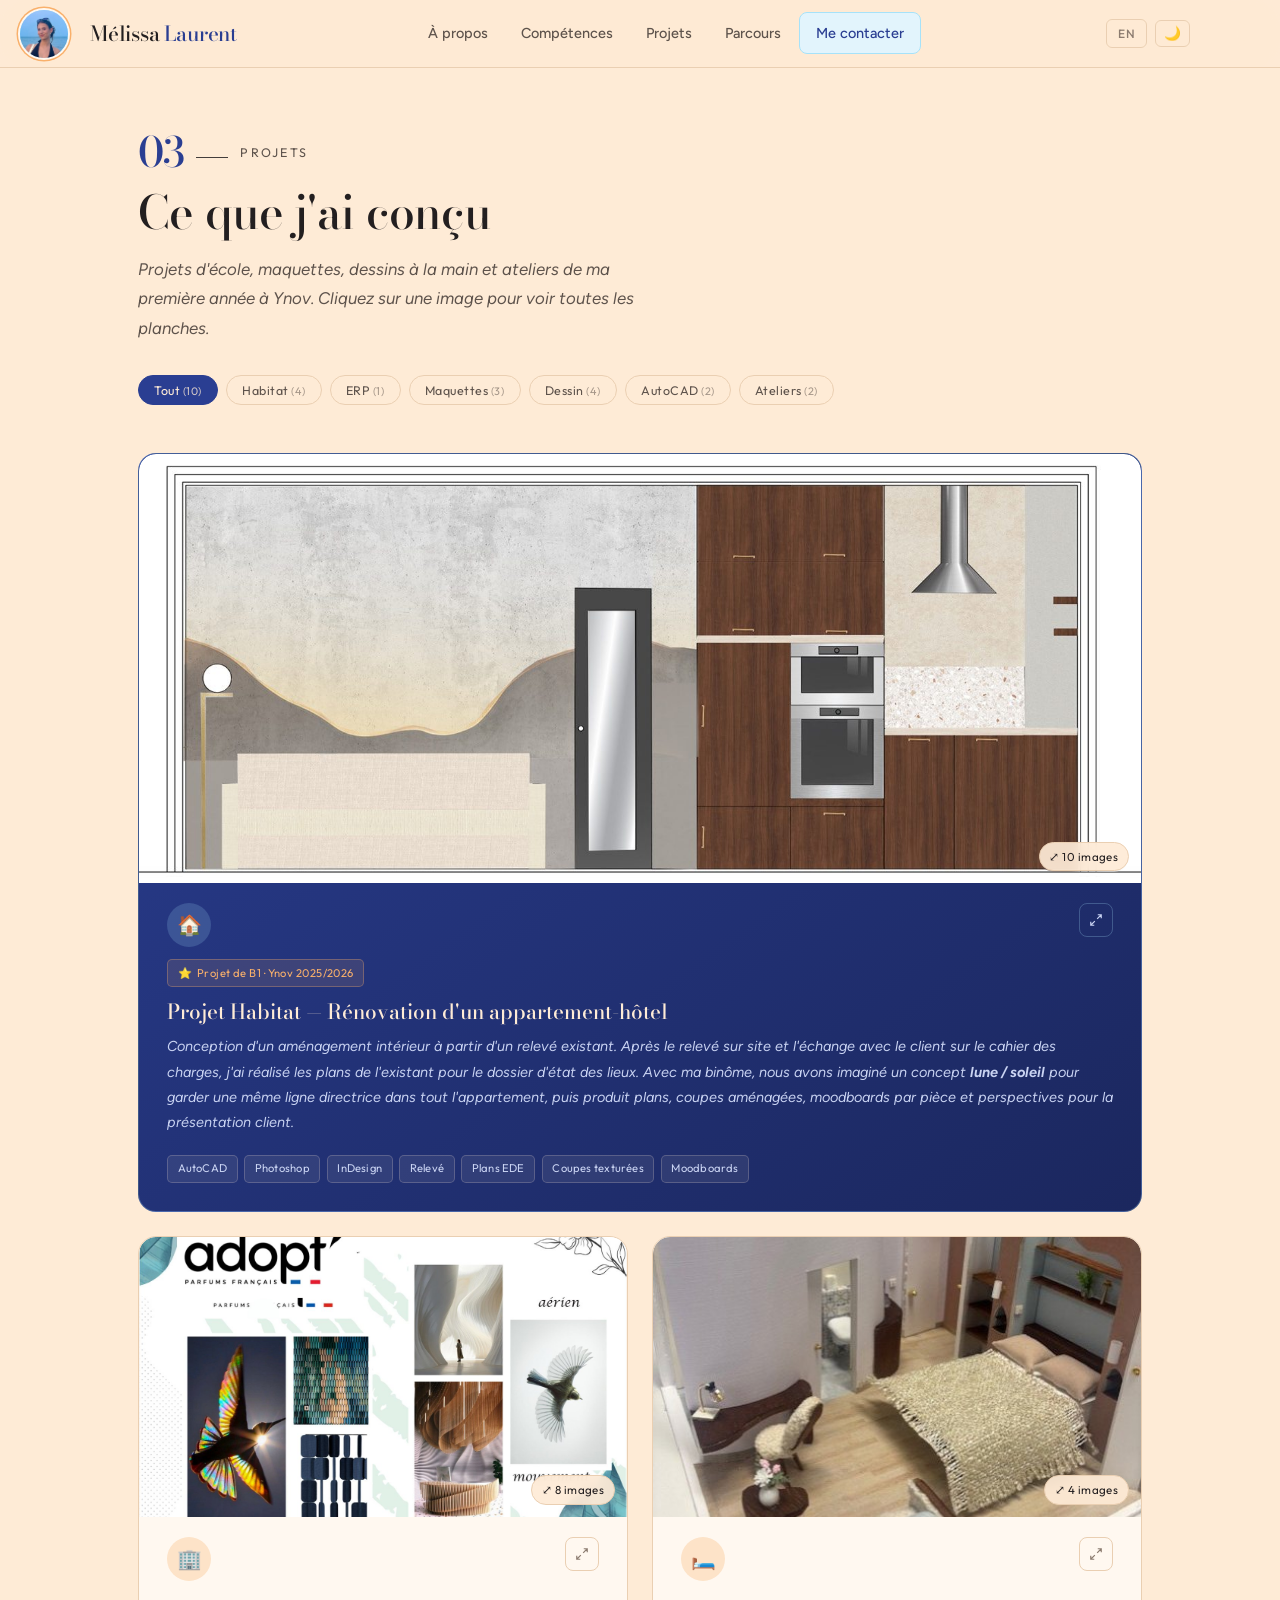
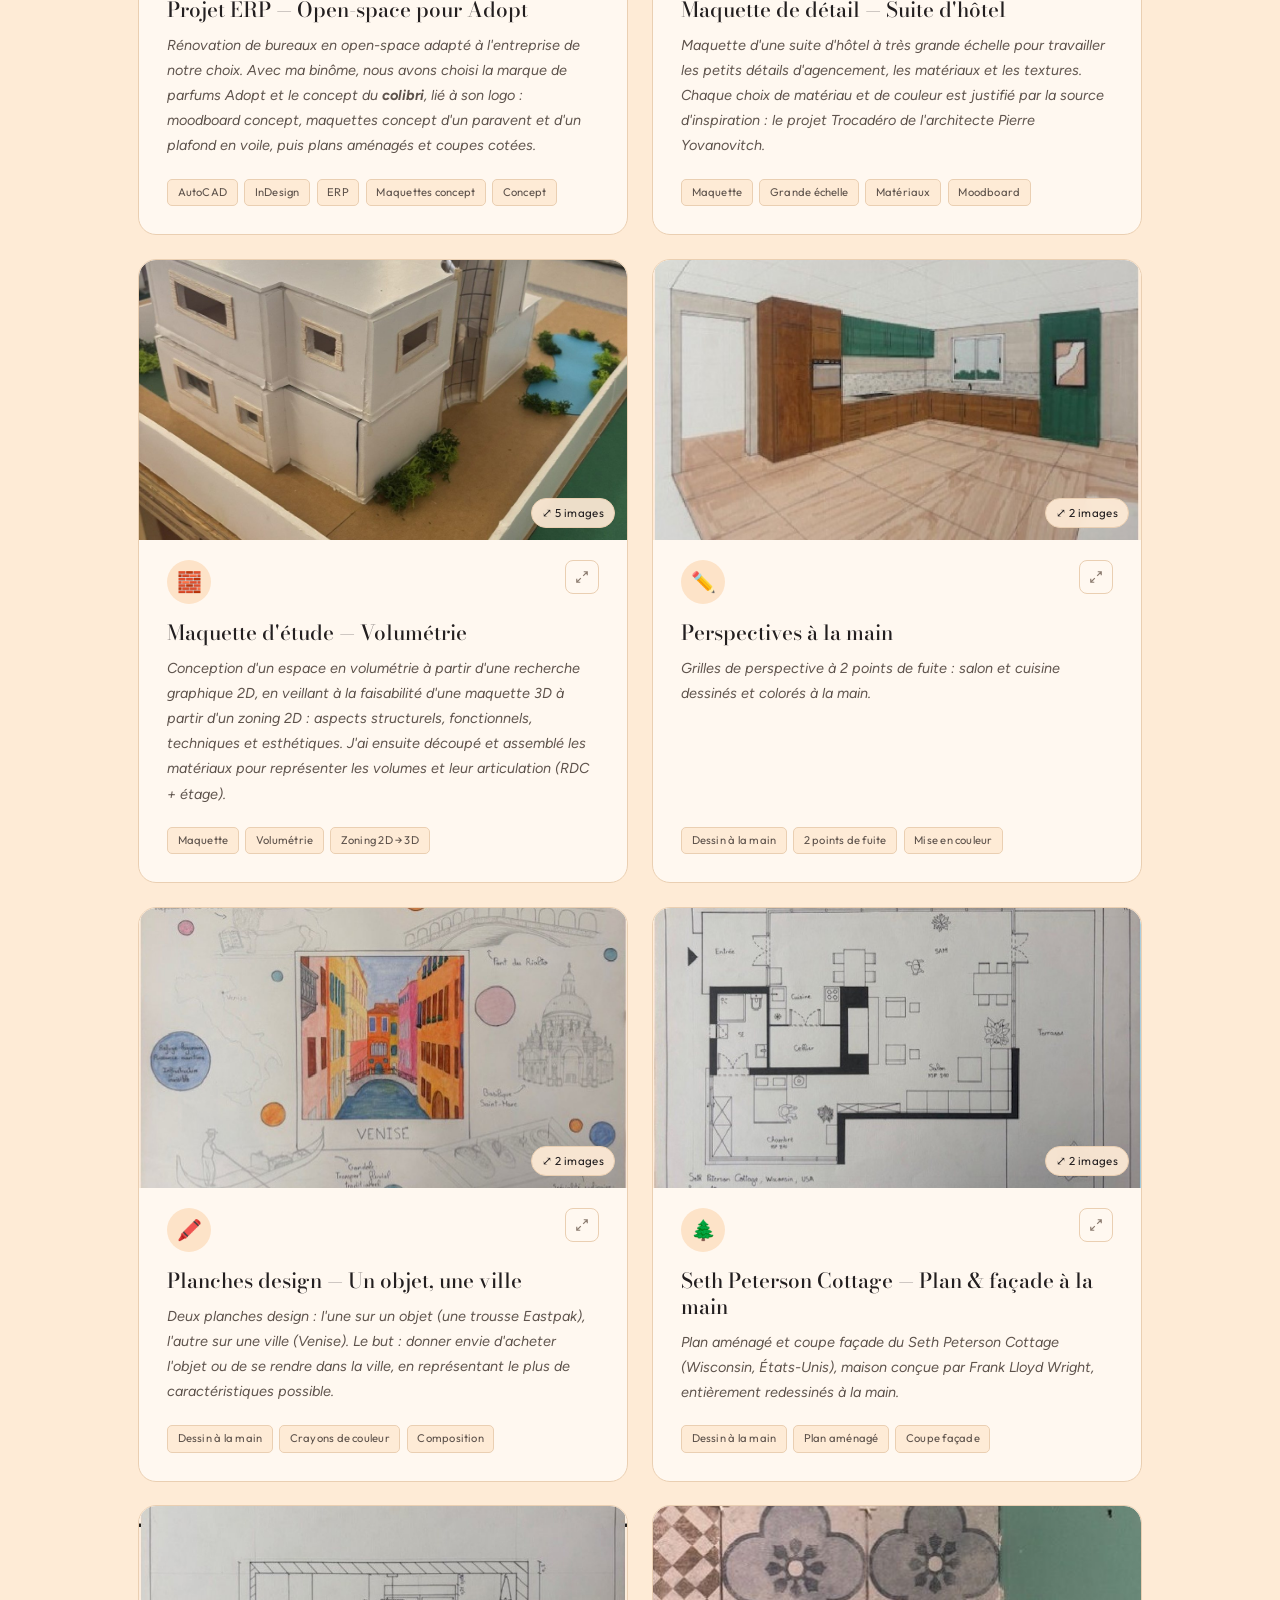
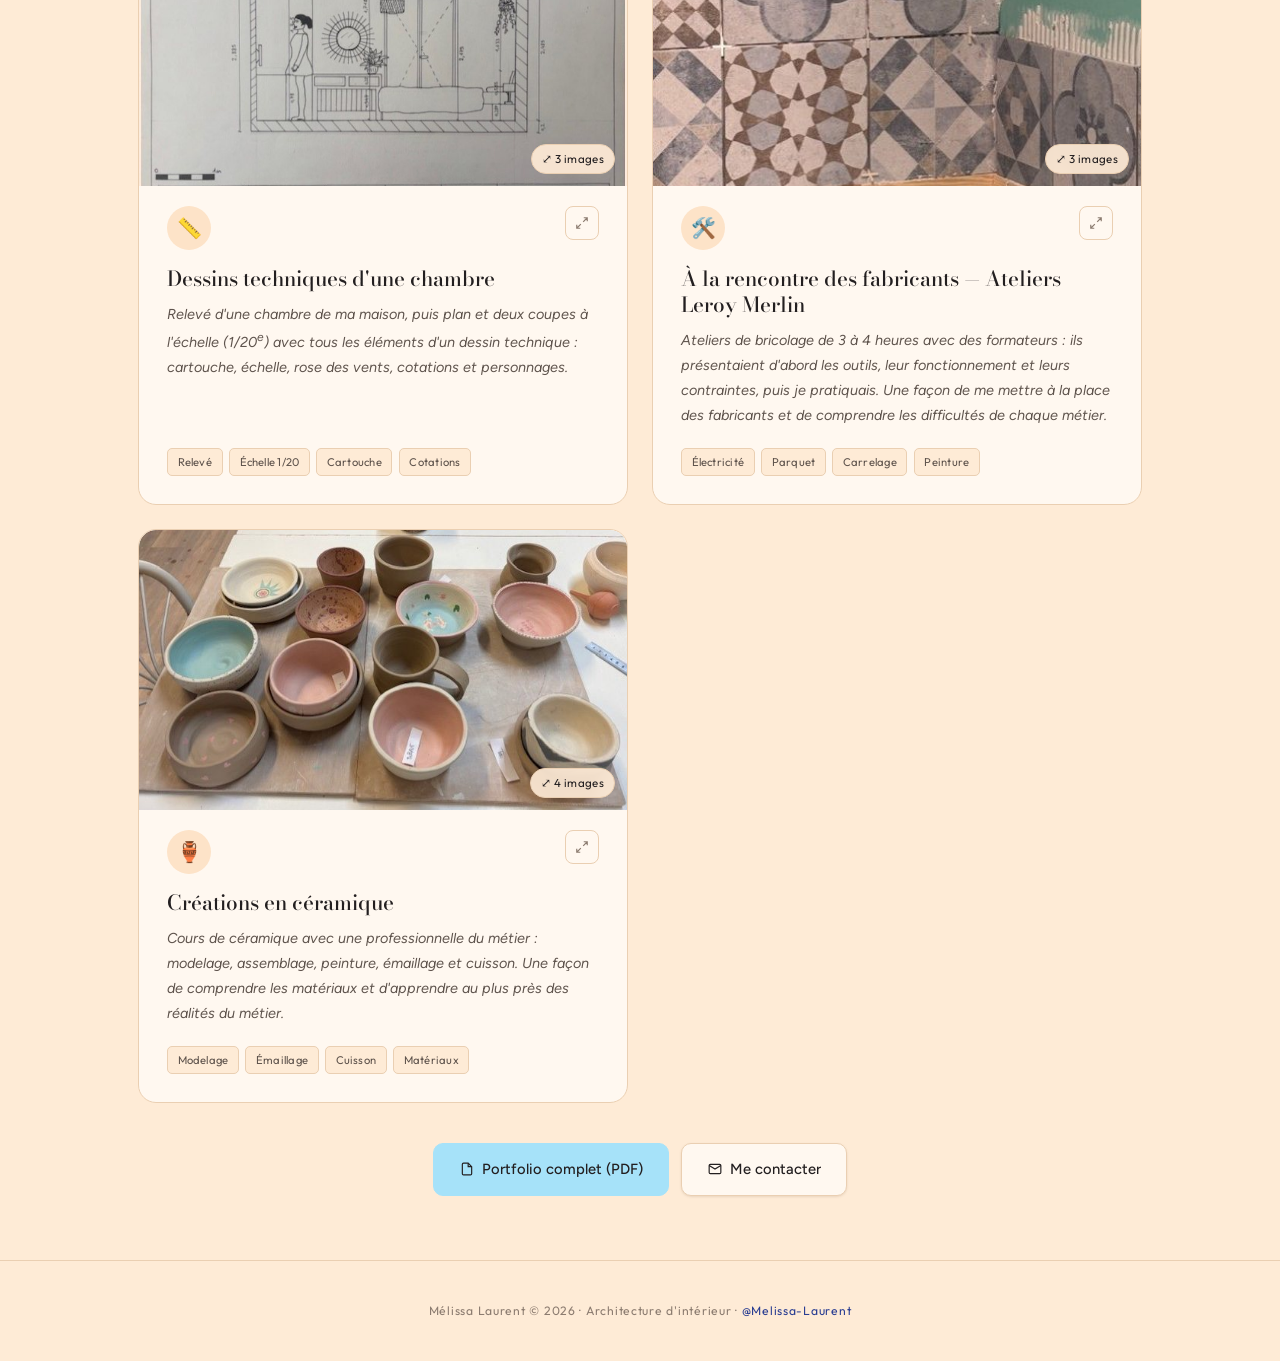
==== commit f29034b3: "Meli  first modif" ====
--- a/html/projects.html
+++ b/html/projects.html
@@ -178,7 +178,7 @@
         <!-- Perspectives à la main -->
         <div class="project-card reveal reveal-delay-4" data-tech="dessin habitat">
           <div class="project-img-wrap" data-gallery-open>
-            <img src="../assets/projets/perspective-habitat-cuisine.jpg" alt="Perspective de cuisine dessinée à la main" class="project-img" loading="lazy"
+            <img src="../assets/projets/perspective-grille-cuisine.jpg" alt="Grille de perspective à 2 points de fuite — cuisine" class="project-img" loading="lazy"
                  onerror="this.closest('.project-img-wrap').style.display='none'">
           </div>
           <div class="project-header">
@@ -190,12 +190,10 @@
             </div>
           </div>
           <div class="project-name" data-en="Hand-drawn perspectives" data-fr="Perspectives à la main">Perspectives à la main</div>
-          <div class="project-desc" data-en="Two-point perspective grids and coloured perspectives of the Housing project: living room, kitchen and bedroom, drawn and coloured by hand."
-               data-fr="Grilles de perspective à 2 points de fuite et perspectives mises en couleur du projet Habitat : salon, cuisine et chambre, dessinés et colorés à la main.">Grilles de perspective à 2 points de fuite et perspectives mises en couleur du projet Habitat : salon, cuisine et chambre, dessinés et colorés à la main.</div>
+          <div class="project-desc" data-en="Two-point perspective grids : living room and kitchen drawn and coloured by hand."
+               data-fr="Grilles de perspective à 2 points de fuite : salon et cuisine dessinés et colorés à la main.">Grilles de perspective à 2 points de fuite : salon et cuisine dessinés et colorés à la main.</div>
           <div class="project-tech"><span data-en="Hand drawing" data-fr="Dessin à la main">Dessin à la main</span><span data-en="2 vanishing points" data-fr="2 points de fuite">2 points de fuite</span><span data-en="Colouring" data-fr="Mise en couleur">Mise en couleur</span></div>
           <ul class="project-gallery" hidden>
-            <li><a href="../assets/projets/perspective-habitat-cuisine.jpg" data-en="Housing project — kitchen" data-fr="Projet Habitat — cuisine">Projet Habitat — cuisine</a></li>
-            <li><a href="../assets/projets/perspective-habitat-chambre.jpg" data-en="Housing project — bedroom" data-fr="Projet Habitat — chambre">Projet Habitat — chambre</a></li>
             <li><a href="../assets/projets/perspective-grille-salon.jpg" data-en="Two-point perspective grid — living room" data-fr="Grille de perspective à 2 points de fuite — salon">Grille de perspective à 2 points de fuite — salon</a></li>
             <li><a href="../assets/projets/perspective-grille-cuisine.jpg" data-en="Two-point perspective grid — kitchen" data-fr="Grille de perspective à 2 points de fuite — cuisine">Grille de perspective à 2 points de fuite — cuisine</a></li>
           </ul>
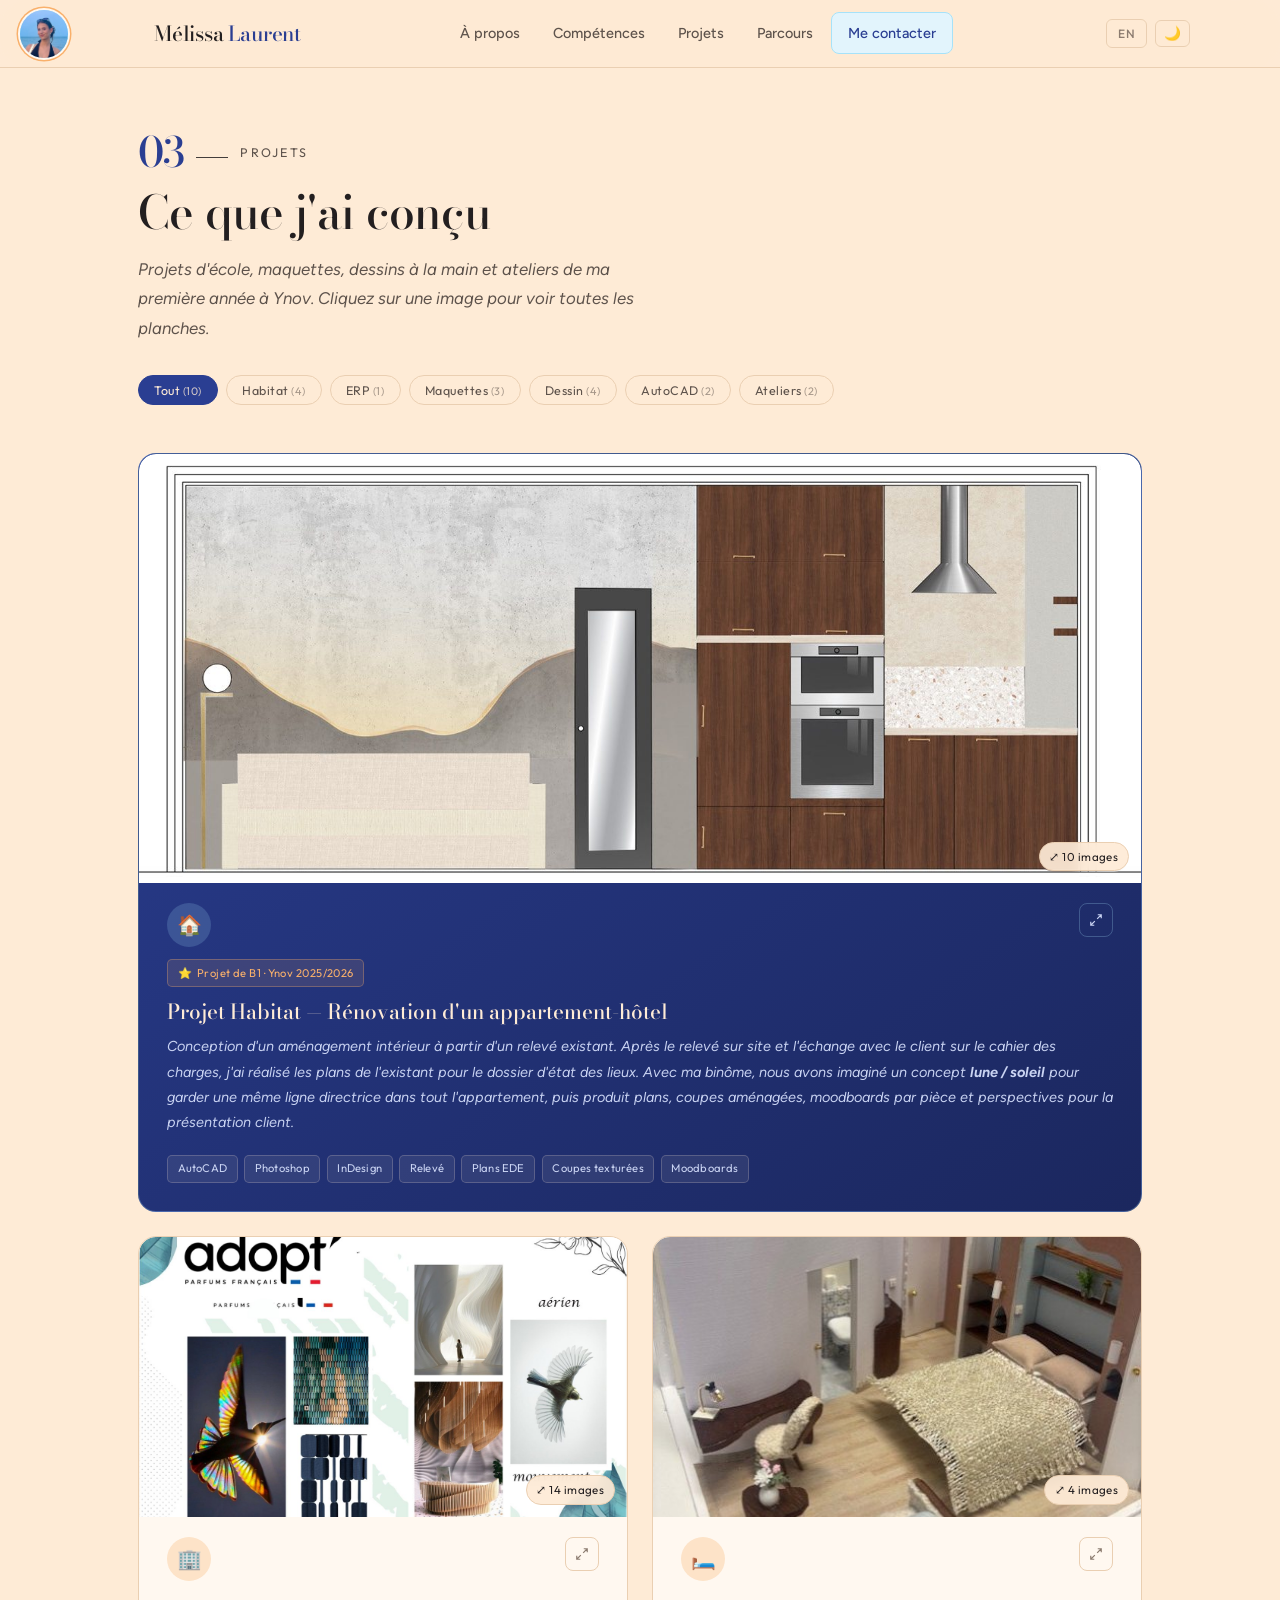
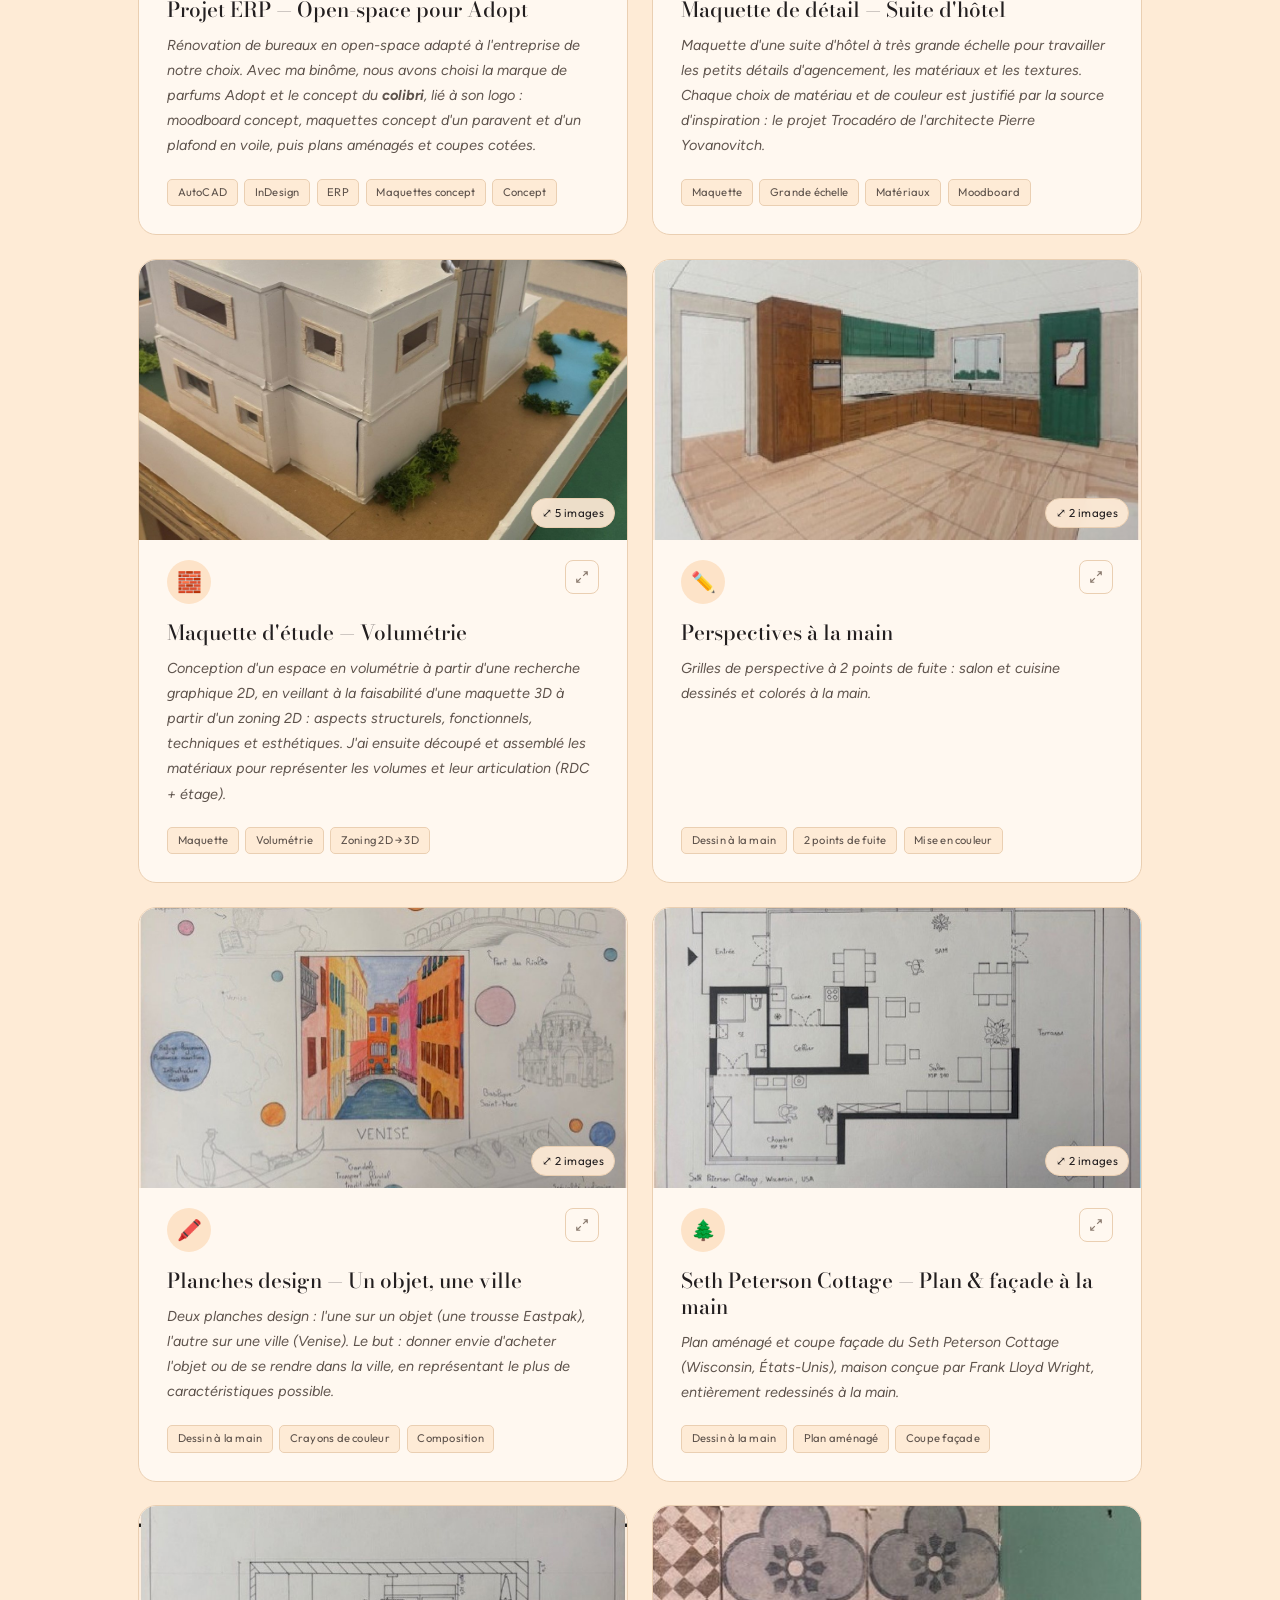
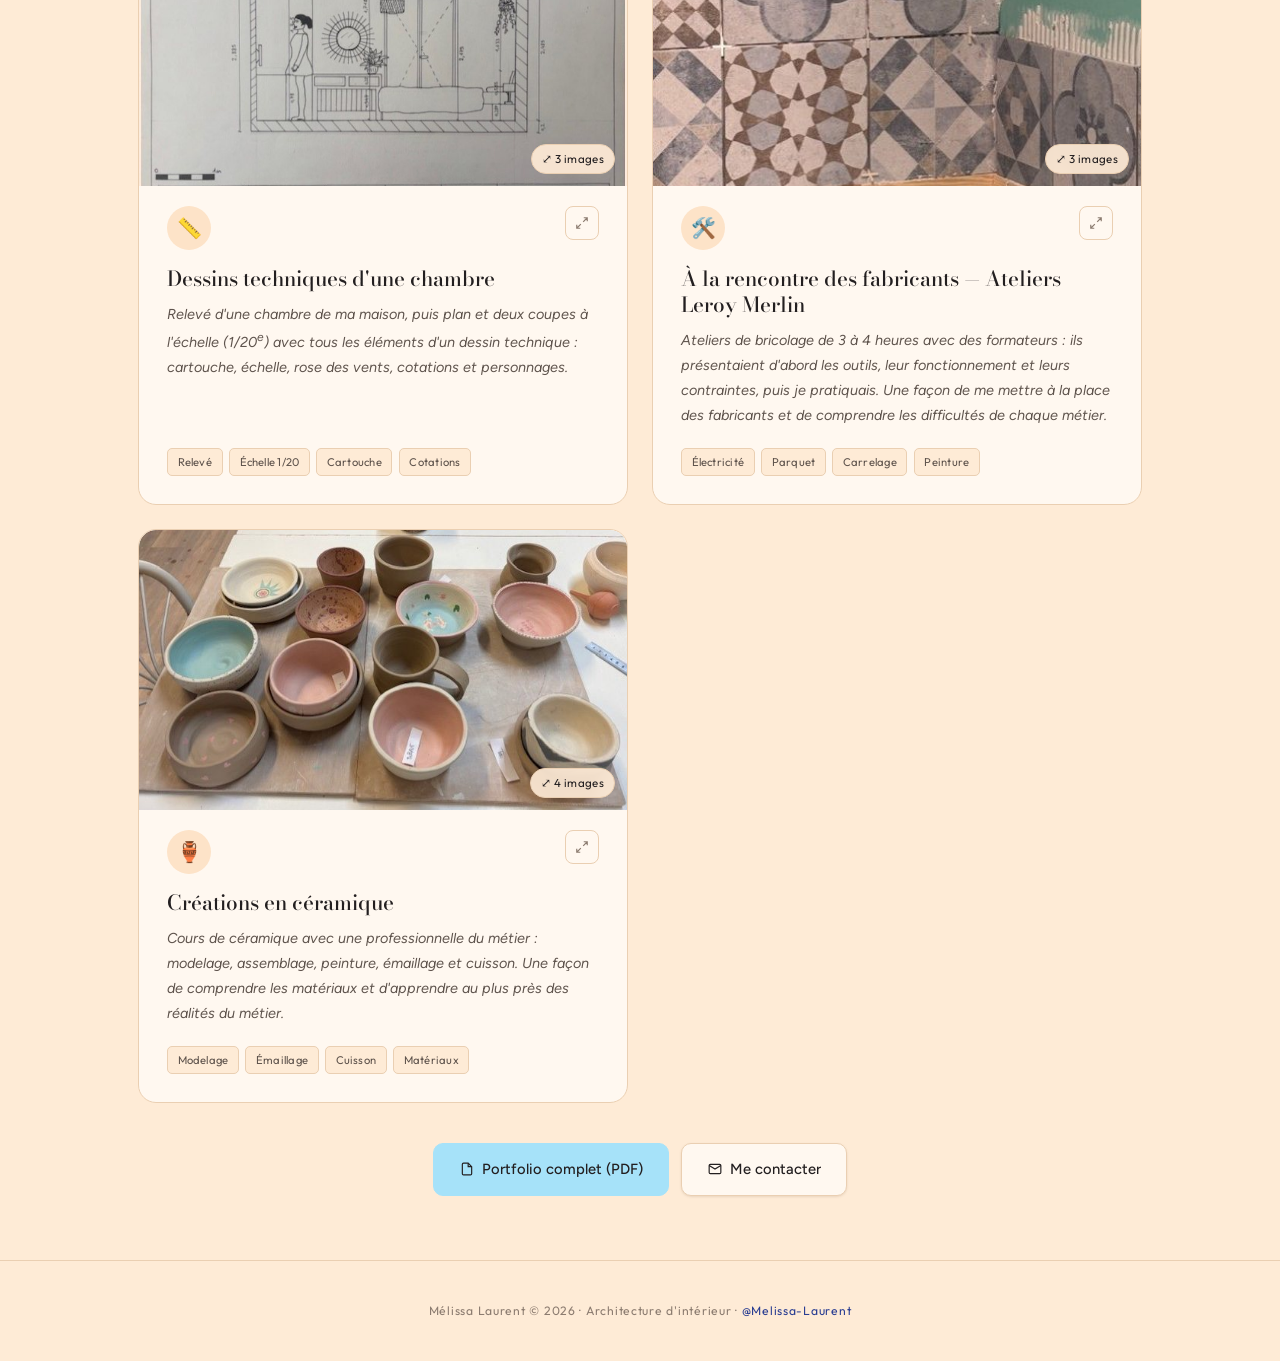
==== commit 94e0d7b3: "add some news pictures to ERP project" ====
--- a/html/projects.html
+++ b/html/projects.html
@@ -119,6 +119,12 @@
             <li><a href="../assets/projets/erp-maquette-paravent-2.jpg" data-en="Concept model of the screen (side view)" data-fr="Maquette concept du paravent (vue de côté)">Maquette concept du paravent (vue de côté)</a></li>
             <li><a href="../assets/projets/erp-maquette-plafond-1.jpg" data-en="Concept model of the draped ceiling" data-fr="Maquette concept du plafond en voile">Maquette concept du plafond en voile</a></li>
             <li><a href="../assets/projets/erp-maquette-plafond-2.jpg" data-en="Concept model of the draped ceiling (detail)" data-fr="Maquette concept du plafond en voile (détail)">Maquette concept du plafond en voile (détail)</a></li>
+            <li><a href="../assets/projets/erp-maquette-mur-colibri.jpg" data-en="Hummingbird wall model" data-fr="Maquette du mur colibri">Maquette du mur colibri</a></li>
+            <li><a href="../assets/projets/erp-plan-texture.jpg" data-en="Textured plan" data-fr="Plan texturé">Plan texturé</a></li>
+            <li><a href="../assets/projets/erp-perspective-salle-reunion-texturee.jpg" data-en="Textured meeting-room perspective" data-fr="Perspective salle de réunion texturée">Perspective salle de réunion texturée</a></li>
+            <li><a href="../assets/projets/erp-coupe-dd-texturee.jpg" data-en="Textured section DD" data-fr="Coupe DD texturée">Coupe DD texturée</a></li>
+            <li><a href="../assets/projets/erp-coupe-aa-texturee.jpg" data-en="Textured section AA" data-fr="Coupe AA texturée">Coupe AA texturée</a></li>
+            <li><a href="../assets/projets/erp-titre-a-definir.jpg" data-en="Additional plate" data-fr="Planche supplémentaire">Planche supplémentaire</a></li>
           </ul>
         </div>
 
